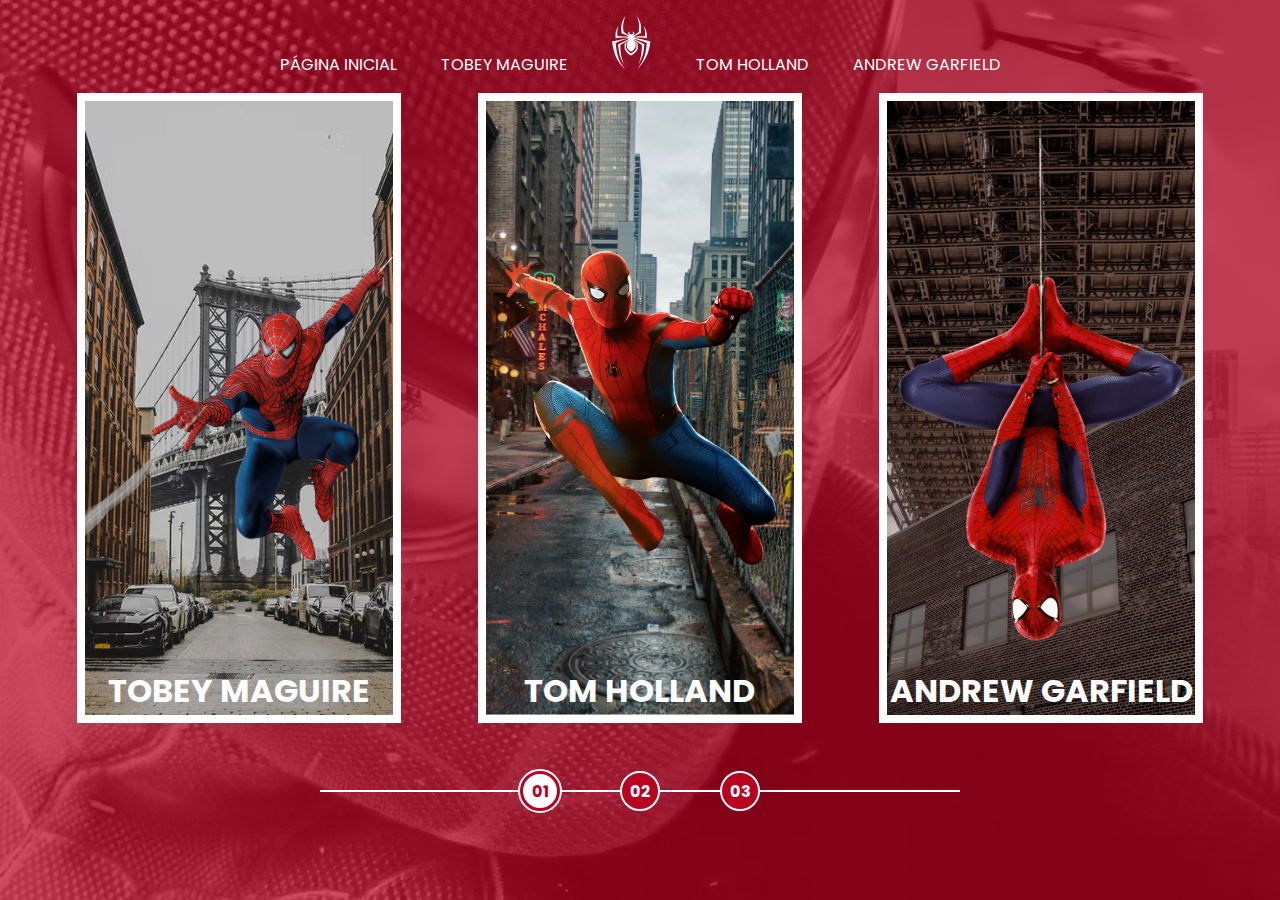
==== index3D.html @ 27571c5d "incluindo mais paginas do homem aranha 2 e 3." ====
<!DOCTYPE html>
<html lang="pt-br">
<head>
  <meta charset="UTF-8">
  <meta name="viewport" content="width=device-width, initial-scale=1.0"> 
  <link rel="stylesheet" href="./assets/css/home-page-styles.css">
  <script src="./assets/scripts/card-hover-animation.js"></script>
  <title>Spider-Man Multiversos</title>
</head>
<body>
  <nav class="s-menu">
    <ul>
      <li class="s-menu__item">
        <a href="/">Página Inicial</a>
      </li>
      <li class="s-menu__item">
        <a href="#">Tobey Maguire</a>
      </li>
      <li class="s-menu__item s-menu__icon">
        <img src="./assets/images/icons/spider.svg" alt="Figura de um aranha">
      </li>
      <li class="s-menu__item">
        <a href="#">Tom Holland</a>
      </li>
      <li class="s-menu__item">
        <a href="#">Andrew Garfield</a>
      </li>
    </ul>
  </nav>
  <div class="s-container">
    <a href="#" class="s-card" id="spider-man-01">
      <img class="s-card__background" src="./assets/images/pic-sm-bg-01.jpg" alt="Primeira figura Spider-Man">
      <img class="s-card__img" src="./assets/images/spider-man-01.png" alt="Tobey Maguire">
      <h2  class="s-card__title">Tobey Maguire</h2>
    </a>
    <a href="#" class="s-card" id="spider-man-02">
      <img class="s-card__background" src="./assets/images/pic-sm-bg-02.jpg" alt="Segunda figura Spider-Man">
      <img class="s-card__img" src="./assets/images/spider-man-02.png" alt="Tom Holland">
      <h2 class="s-card__title">Tom Holland</h2>
    </a>
    <a href="#" class="s-card" id="spider-man-03">
      <img  class="s-card__background" src="./assets/images/pic-sm-bg-03.jpg" alt="Primeira figura Spider-Man">
      <img class="s-card__img" src="./assets/images/spider-man-03.png" alt="Andrew Garfield">
      <h2 class="s-card__title">Andrew Garfield</h2>
    </a>
  </div>

  <div class="s-controller">
    <div class="s-controller__button s-controller__button--active">
      01
    </div>
    <div class="s-controller__button">
      02
    </div>
    <div class="s-controller__button">
      03
    </div>
    <div class="s-controller__line">

    </div>
  </div>
  
</body>
</html>
---- assets/css/home-page-styles.css ----
@import url('./reset.css');
@import url('./global.css');

body{
  background-color: var(--primary-color);
}

body::before{
  content: "";
  background-image: url('../images/spider-man-background.jpg');
  background-size: cover;
  background-position: center;
  background-repeat: no-repeat;
  opacity: 0.3;
  position: absolute;
  top: 0;
  left: 0;  
  width: 100%;
  height: 100%;
  transition: background-image 1s ease-in-out, opacity 1s ease-in-out;
}

.s-menu{
  padding: 1rem 0;
  width: 100%;
  text-align: center;
  position: relative;
}

.s-menu__item{  
  display: inline-block;
  text-transform: uppercase;
  margin: 0 1.25rem;
}

.s-menu__icon{
  width: 2.5rem;
  margin: 0 1.25rem;
}


.s-container{
  position: relative;
  display: flex;
  align-items: center;
  justify-content: space-evenly;
}

.s-card{
  border: 0.5rem solid #fff;
  width: calc(100% / 3 - 8%);
  height: 70vh;
  position: relative;
  transition: filter .5s ease-in-out;
}

.s-card__background{
  width: 100%;
  height: 100%;
  object-fit: cover;
  position: absolute;
  opacity: 1;
  transition: opacity 1s ease-in-out;
}

.s-card__img{
  width: 100%;
  height: 100%;
  object-fit: contain;
  position: relative;
  transition: 1s ease-in-out;
}

.s-card__title{
  font-size: 2rem;
  text-transform: uppercase;
  text-align: center;
  position: absolute;
  width: 100%;
  bottom: 0;
  transition: bottom  1s ease-in-out;
}

.s-controller{
  position: relative;
  display: flex;
  justify-content: center;
  align-items: center;
  margin-top: 3rem;
}

.s-controller__button{
  display: flex;
  align-items: center;
  justify-content:  center;
  width: 2.5rem;
  height: 2.5rem;
  border: 2px solid #fff;
  border-radius: 50%;
  background-color: var(--primary-color);
  text-align: center;
  font-size: 1rem;
  font-weight: bold;
  cursor: pointer;
  z-index: 1;
  transition: transform 0.3s ease-in-out;
}

.s-controller__button:hover{
  transform: scale(1.1);
  background-color: #fff;
  color: var(--primary-color);
}

.s-controller__button:nth-child(2){
  margin: 0 3.75rem;
}

.s-controller__line{
  background-color: #fff;
  width: 50%;
  height: 2px;
  position: absolute;

}

/* Hover Animation */

.s-card--hovered .s-card__background{
  cursor: pointer;
  opacity: 0;

}

.s-card--hovered .s-card__img{
  transform: scale(1.4);
  filter: drop-shadow(30px 10px 4px rgba(0, 0, 0, 5));
}

body#spider-man-01-hovered::before{
  background-image: url('../images/pic-sm-bg-01.jpg');
}

body#spider-man-02-hovered::before{
  background-image: url('../images/pic-sm-bg-02.jpg');
}

body#spider-man-03-hovered::before{
  background-image: url('../images/pic-sm-bg-03.jpg');
}

body[id^='spider-man-']::before{
  opacity: 1;
}

body[id^='spider-man-'] .s-card:not(.s-card--hovered){
  filter:grayscale(100%)
}

.s-card--hovered .s-card__title{
  bottom: 50%;
}

/* Estilo 3D  */

.s-controller__button--active{
  background-color: #fff;
  color: var(--primary-color);
  border: 0.1875rem solid var(--primary-color);
  outline: 0.125rem solid #fff
}
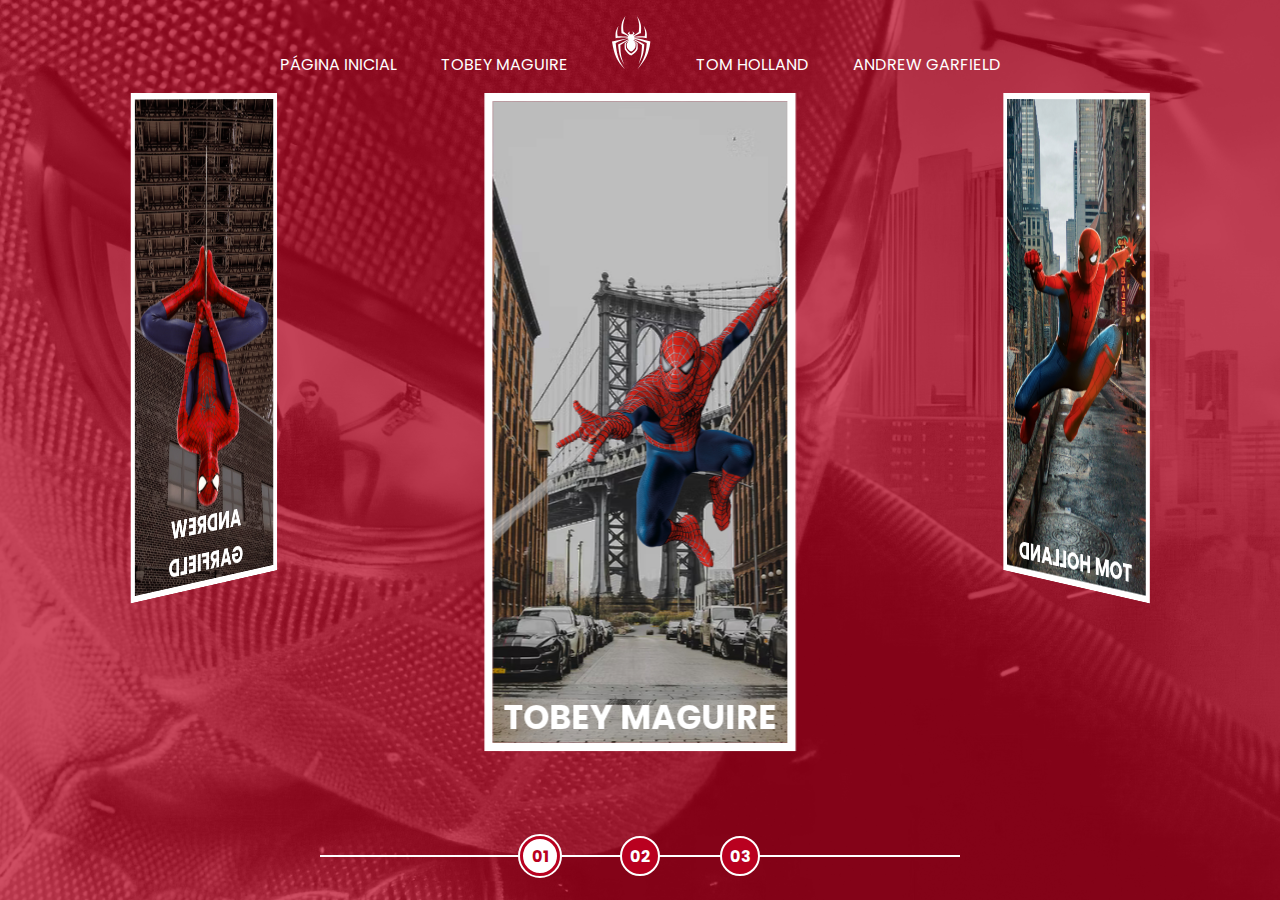
==== commit b63c1d23: "criando index3D" ====
--- a/index3D.html
+++ b/index3D.html
@@ -3,8 +3,8 @@
 <head>
   <meta charset="UTF-8">
   <meta name="viewport" content="width=device-width, initial-scale=1.0"> 
-  <link rel="stylesheet" href="./assets/css/home-page-styles.css">
-  <script src="./assets/scripts/card-hover-animation.js"></script>
+  <link rel="stylesheet" href="./assets/css/home-page-styles3D.css">
+  <script src="./assets/scripts/card-3D.js"></script>
   <title>Spider-Man Multiversos</title>
 </head>
 <body>
@@ -14,45 +14,47 @@
         <a href="/">Página Inicial</a>
       </li>
       <li class="s-menu__item">
-        <a href="#">Tobey Maguire</a>
+        <a href="/pages/tobey_maguire/spiderman1.html">Tobey Maguire</a>
       </li>
       <li class="s-menu__item s-menu__icon">
         <img src="./assets/images/icons/spider.svg" alt="Figura de um aranha">
       </li>
       <li class="s-menu__item">
-        <a href="#">Tom Holland</a>
+        <a href="./pages/tom-holland/spiderman3.html">Tom Holland</a>
       </li>
       <li class="s-menu__item">
-        <a href="#">Andrew Garfield</a>
+        <a href="./pages/andrew-garfield/spiderman2.html">Andrew Garfield</a>
       </li>
     </ul>
   </nav>
   <div class="s-container">
-    <a href="#" class="s-card" id="spider-man-01">
-      <img class="s-card__background" src="./assets/images/pic-sm-bg-01.jpg" alt="Primeira figura Spider-Man">
-      <img class="s-card__img" src="./assets/images/spider-man-01.png" alt="Tobey Maguire">
-      <h2  class="s-card__title">Tobey Maguire</h2>
-    </a>
-    <a href="#" class="s-card" id="spider-man-02">
-      <img class="s-card__background" src="./assets/images/pic-sm-bg-02.jpg" alt="Segunda figura Spider-Man">
-      <img class="s-card__img" src="./assets/images/spider-man-02.png" alt="Tom Holland">
-      <h2 class="s-card__title">Tom Holland</h2>
-    </a>
-    <a href="#" class="s-card" id="spider-man-03">
-      <img  class="s-card__background" src="./assets/images/pic-sm-bg-03.jpg" alt="Primeira figura Spider-Man">
-      <img class="s-card__img" src="./assets/images/spider-man-03.png" alt="Andrew Garfield">
-      <h2 class="s-card__title">Andrew Garfield</h2>
-    </a>
+    <div class="s-cards-carousel" style="transform: translateZ(-40vw) rotateY(0deg)">
+      <a href="./pages/tobey_maguire/spiderman1.html" class="s-card" id="spider-man-01">
+        <img class="s-card__background" src="./assets/images/pic-sm-bg-01.jpg" alt="Primeira figura Spider-Man">
+        <img class="s-card__img" src="./assets/images/spider-man-01.png" alt="Tobey Maguire">
+        <h2  class="s-card__title">Tobey Maguire</h2>
+      </a>
+      <a href="./pages/tom-holland/spiderman3.html" class="s-card" id="spider-man-02">
+        <img class="s-card__background" src="./assets/images/pic-sm-bg-02.jpg" alt="Segunda figura Spider-Man">
+        <img class="s-card__img" src="./assets/images/spider-man-02.png" alt="Tom Holland">
+        <h2 class="s-card__title">Tom Holland</h2>
+      </a>
+      <a href="./pages/andrew-garfield/spiderman2.html" class="s-card" id="spider-man-03">
+        <img  class="s-card__background" src="./assets/images/pic-sm-bg-03.jpg" alt="Primeira figura Spider-Man">
+        <img class="s-card__img" src="./assets/images/spider-man-03.png" alt="Andrew Garfield">
+        <h2 class="s-card__title">Andrew Garfield</h2>
+      </a>
+    </div>
   </div>
 
   <div class="s-controller">
-    <div class="s-controller__button s-controller__button--active">
+    <div id="1" onclick="selectCarouselItem(this)" class="s-controller__button s-controller__button--active">
       01
     </div>
-    <div class="s-controller__button">
+    <div id="2" onclick="selectCarouselItem(this)" class="s-controller__button">
       02
     </div>
-    <div class="s-controller__button">
+    <div id="3" onclick="selectCarouselItem(this)" class="s-controller__button">
       03
     </div>
     <div class="s-controller__line">
--- a/assets/css/home-page-styles3D.css
+++ b/assets/css/home-page-styles3D.css
@@ -0,0 +1,197 @@
+
+@import url('reset.css');
+@import url('global.css');
+
+body{
+  background-color: var(--primary-color);
+}
+
+body::before{
+  content: "";
+  background-image: url('../images/spider-man-background.jpg');
+  background-size: cover;
+  background-position: center;
+  background-repeat: no-repeat;
+  opacity: 0.3;
+  position: absolute;
+  top: 0;
+  left: 0;  
+  width: 100%;
+  height: 100%;
+  transition: background-image 1s ease-in-out, opacity 1s ease-in-out;
+}
+
+.s-menu{
+  padding: 1rem 0;
+  width: 100%;
+  text-align: center;
+  position: relative;
+}
+
+.s-menu__item{  
+  display: inline-block;
+  text-transform: uppercase;
+  margin: 0 1.25rem;
+}
+
+.s-menu__icon{
+  width: 2.5rem;
+  margin: 0 1.25rem;
+}
+
+
+.s-container{
+  position: relative;
+  display: flex;
+  align-items: center;
+  justify-content: space-evenly;
+  perspective: 3000px;
+}
+
+.s-card{
+  border: 0.5rem solid #fff;
+  width: 100%;
+  height: 70vh;
+  position: absolute;
+  transition: filter .5s ease-in-out;
+}
+
+.s-card:nth-child(1){
+  transform: rotateY(0deg) translateZ(50vw);
+}
+
+.s-card:nth-child(2){
+  transform: rotateY(120deg) translateZ(50vw);
+}
+
+.s-card:nth-child(3){
+  transform: rotateY(240deg) translateZ(50vw)
+  
+}
+
+.s-card__background{
+  width: 100%;
+  height: 100%;
+  object-fit: cover;
+  position: absolute;
+  opacity: 1;
+  transition: opacity 1s ease-in-out;
+}
+
+.s-card__img{
+  width: 100%;
+  height: 100%;
+  object-fit: contain;
+  position: relative;
+  transition: 1s ease-in-out;
+}
+
+.s-card__title{
+  font-size: 2rem;
+  text-transform: uppercase;
+  text-align: center;
+  position: absolute;
+  width: 100%;
+  bottom: 0;
+  transition: bottom  1s ease-in-out;
+}
+
+.s-controller{
+  position: absolute;
+  display: flex;
+  justify-content: center;
+  align-items: center;
+  margin-top: 3rem;
+  bottom: 1.5rem;
+  width: 100%;
+}
+
+.s-controller__button{
+  display: flex;
+  align-items: center;
+  justify-content:  center;
+  width: 2.5rem;
+  height: 2.5rem;
+  border: 2px solid #fff;
+  border-radius: 50%;
+  background-color: var(--primary-color);
+  text-align: center;
+  font-size: 1rem;
+  font-weight: bold;
+  cursor: pointer;
+  z-index: 1;
+  transition: transform 0.3s ease-in-out;
+}
+
+.s-controller__button:hover{
+  transform: scale(1.1);
+  background-color: #fff;
+  color: var(--primary-color);
+}
+
+.s-controller__button:nth-child(2){
+  margin: 0 3.75rem;
+}
+
+.s-controller__line{
+  background-color: #fff;
+  width: 50%;
+  height: 2px;
+  position: absolute;
+
+}
+
+/* Hover Animation */
+
+.s-card--hovered .s-card__background{
+  cursor: pointer;
+  opacity: 0;
+
+}
+
+.s-card--hovered .s-card__img{
+  transform: scale(1.4);
+  filter: drop-shadow(30px 10px 4px rgba(0, 0, 0, 5));
+}
+
+body#spider-man-01-hovered::before{
+  background-image: url('../images/pic-sm-bg-01.jpg');
+}
+
+body#spider-man-02-hovered::before{
+  background-image: url('../images/pic-sm-bg-02.jpg');
+}
+
+body#spider-man-03-hovered::before{
+  background-image: url('../images/pic-sm-bg-03.jpg');
+}
+
+body[id^='spider-man-']::before{
+  opacity: 1;
+}
+
+body[id^='spider-man-'] .s-card:not(.s-card--hovered){
+  filter:grayscale(100%)
+}
+
+.s-card--hovered .s-card__title{
+  bottom: 50%;
+}
+
+/* Estilo 3D  */
+
+.s-controller__button--active{
+  background-color: #fff;
+  color: var(--primary-color);
+  border: 0.1875rem solid var(--primary-color);
+  outline: 0.125rem solid #fff
+}
+
+.s-cards-carousel{
+  display: flex;
+  justify-content: center;
+  width: calc(100vw / 3 - 10%);
+  transform-style: preserve-3d;
+  transition: transform 0.4s ease-in-out;
+}
+
